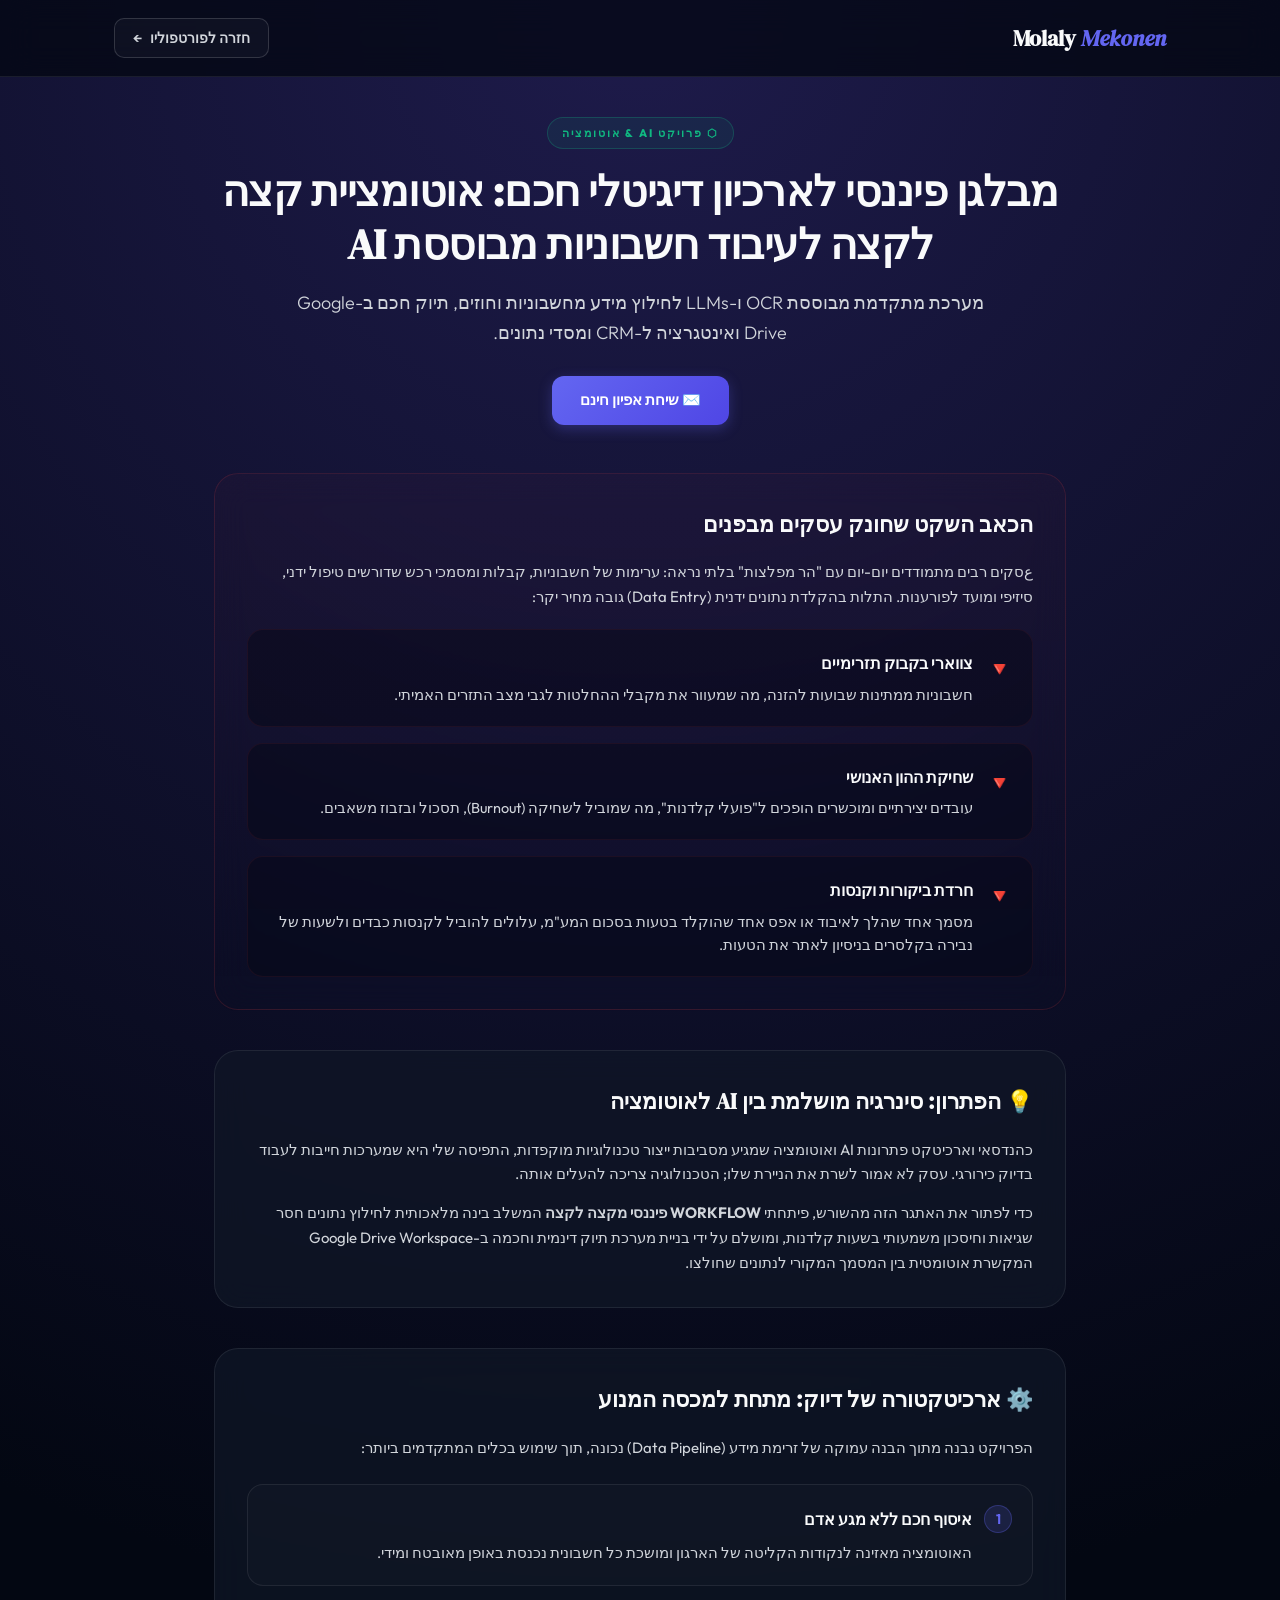
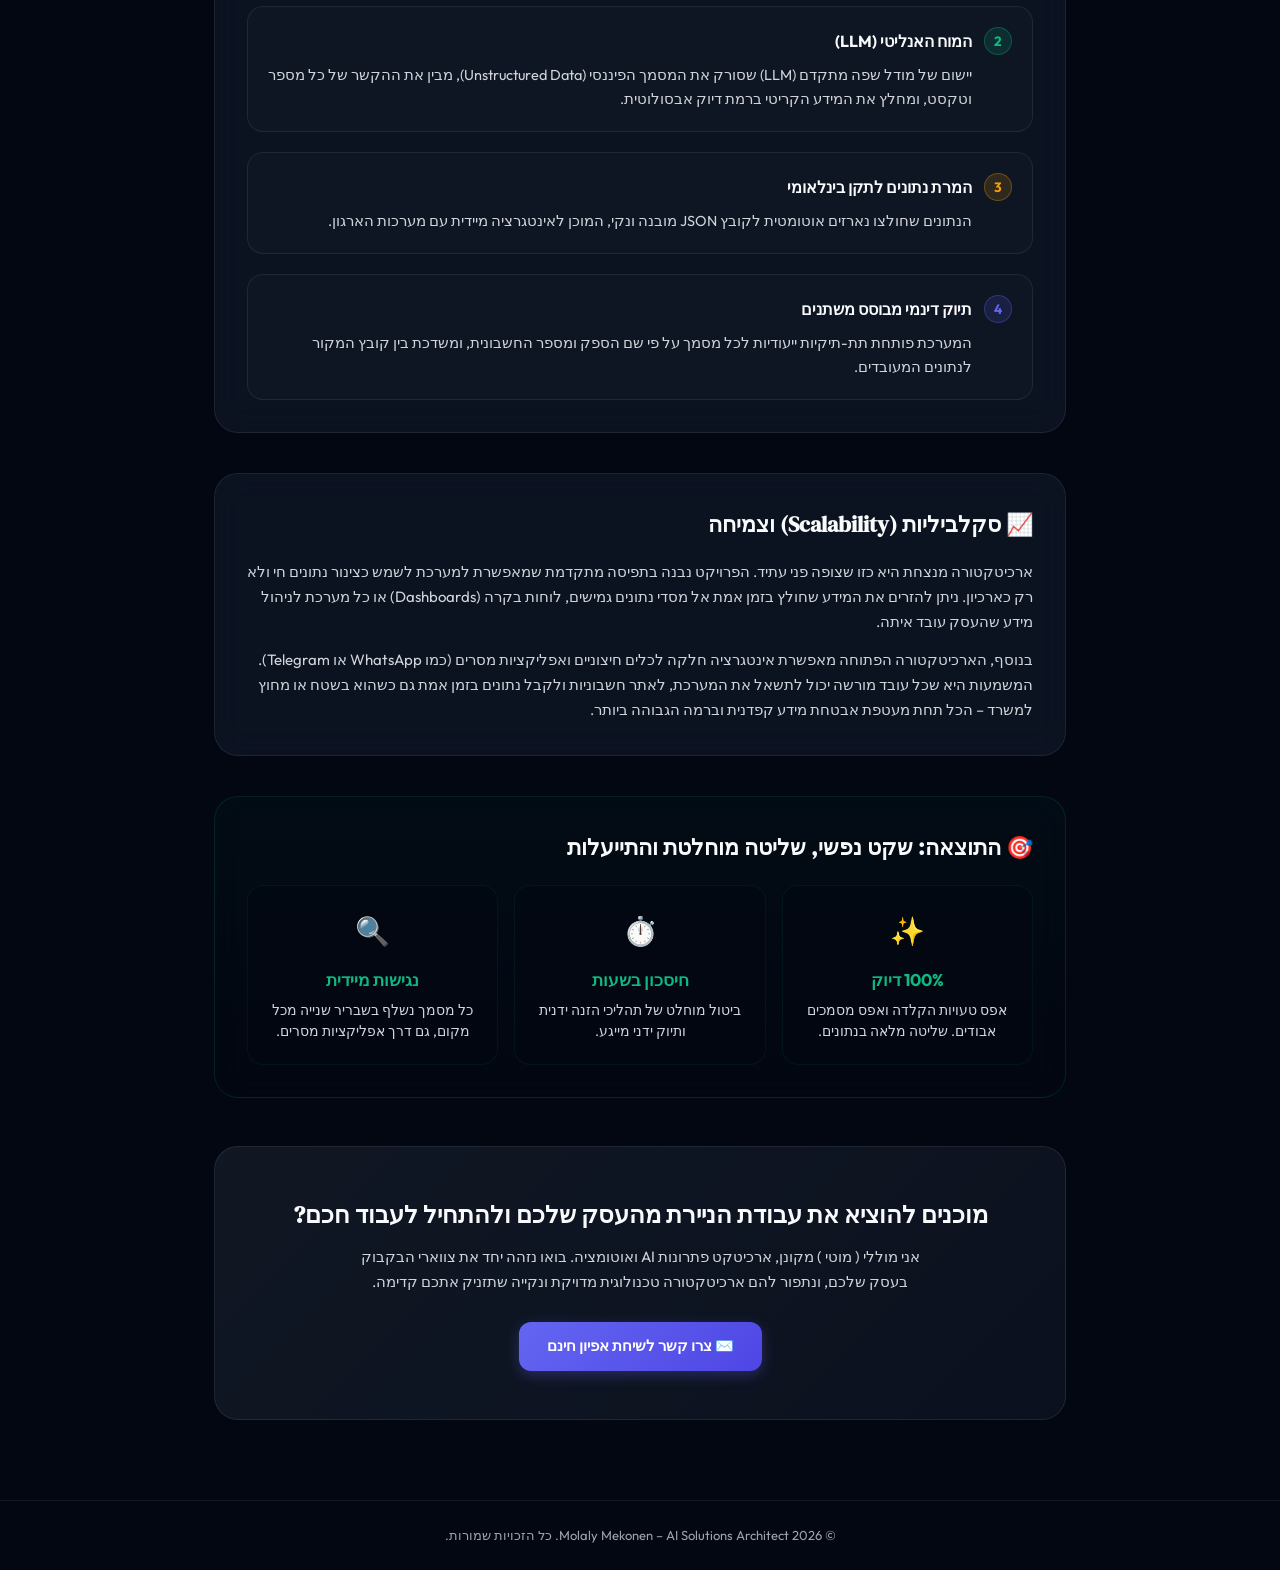
==== idp-workflow.html @ 05c412b0 "Update IDP project with marketing landing page and remove Demo terminology" ====
<!DOCTYPE html>
<html lang="he" dir="rtl">
<head>
<meta charset="UTF-8">
<meta name="viewport" content="width=device-width, initial-scale=1.0">
<title>Intelligent Document Processing (IDP) – מבלגן פיננסי לארכיון דיגיטלי חכם</title>
<link href="https://fonts.googleapis.com/css2?family=Space+Grotesk:wght@300;400;500;600;700;800&family=DM+Serif+Display:ital@0;1&family=Outfit:wght@300;400;500;600;700;800&display=swap" rel="stylesheet">
<style>
:root {
  --bg: #030712;
  --sur: rgba(17, 24, 39, 0.7);
  --sur2: rgba(31, 41, 55, 0.65);
  --sur3: rgba(55, 65, 81, 0.5);
  --bor: rgba(255, 255, 255, 0.08);
  --bor2: rgba(255, 255, 255, 0.15);
  --ac: #6366f1; /* Indigo */
  --ac2: #10b981; /* Emerald */
  --ac3: #f59e0b; /* Amber */
  --tx: #f9fafb;
  --tx2: #d1d5db;
  --tx3: #9ca3af;
}

* {
  box-sizing: border-box;
  margin: 0;
  padding: 0;
}

html {
  scroll-behavior: smooth;
}

body {
  font-family: 'Outfit', 'Space Grotesk', sans-serif;
  background: radial-gradient(circle at 50% 0%, #1e1b4b 0%, #030712 50%);
  color: var(--tx);
  min-height: 100vh;
  direction: rtl;
  line-height: 1.65;
  overflow-x: hidden;
}

header {
  position: sticky;
  top: 0;
  background: rgba(3, 7, 18, 0.75);
  backdrop-filter: blur(16px);
  -webkit-backdrop-filter: blur(16px);
  border-bottom: 1px solid var(--bor);
  z-index: 100;
}

.nav-container {
  max-width: 1100px;
  margin: 0 auto;
  padding: 18px 24px;
  display: flex;
  justify-content: space-between;
  align-items: center;
}

.logo {
  font-family: 'DM Serif Display', serif;
  font-size: 22px;
  font-weight: 700;
  text-decoration: none;
  color: var(--tx);
}

.logo span {
  color: var(--ac);
  font-style: italic;
}

.btn-back {
  display: inline-flex;
  align-items: center;
  gap: 8px;
  background: rgba(255, 255, 255, 0.03);
  color: var(--tx2);
  border: 1px solid var(--bor2);
  padding: 8px 18px;
  border-radius: 10px;
  text-decoration: none;
  font-size: 13.5px;
  font-weight: 600;
  transition: all 0.25s ease;
}

.btn-back:hover {
  background: rgba(99, 102, 241, 0.08);
  border-color: var(--ac);
  color: var(--tx);
  transform: translateY(-1px);
}

main {
  max-width: 900px;
  margin: 0 auto;
  padding: 40px 24px 80px;
}

.hero {
  text-align: center;
  margin-bottom: 48px;
  animation: fadeIn 0.8s ease;
}

@keyframes fadeIn {
  from { opacity: 0; transform: translateY(12px); }
  to { opacity: 1; transform: translateY(0); }
}

.badge {
  display: inline-flex;
  align-items: center;
  gap: 6px;
  font-size: 11px;
  font-weight: 800;
  letter-spacing: 2px;
  text-transform: uppercase;
  color: var(--ac2);
  background: rgba(16, 185, 129, 0.08);
  padding: 6px 14px;
  border-radius: 20px;
  border: 1px solid rgba(16, 185, 129, 0.25);
  margin-bottom: 16px;
}

h1 {
  font-family: 'DM Serif Display', serif;
  font-size: clamp(28px, 4.5vw, 42px);
  line-height: 1.25;
  margin-bottom: 18px;
  color: var(--tx);
  letter-spacing: -0.5px;
}

.hero-sub {
  font-size: 18px;
  color: var(--tx2);
  max-width: 720px;
  margin: 0 auto 28px;
  font-weight: 300;
}

.cta-group {
  display: flex;
  justify-content: center;
  gap: 14px;
}

.btn-primary {
  display: inline-flex;
  align-items: center;
  gap: 8px;
  background: linear-gradient(135deg, var(--ac) 0%, #4f46e5 100%);
  color: #fff;
  border: none;
  padding: 12px 28px;
  border-radius: 12px;
  font-size: 15px;
  font-weight: 700;
  cursor: pointer;
  text-decoration: none;
  transition: all 0.3s cubic-bezier(0.16, 1, 0.3, 1);
  box-shadow: 0 4px 14px rgba(99, 102, 241, 0.3);
}

.btn-primary:hover {
  transform: translateY(-2px);
  box-shadow: 0 6px 20px rgba(99, 102, 241, 0.45);
}

/* Sections styling */
section {
  margin-bottom: 40px;
  background: var(--sur);
  backdrop-filter: blur(16px);
  -webkit-backdrop-filter: blur(16px);
  border: 1px solid var(--bor);
  border-radius: 24px;
  padding: 32px;
}

h2 {
  font-family: 'DM Serif Display', serif;
  font-size: 22px;
  margin-bottom: 18px;
  display: flex;
  align-items: center;
  gap: 10px;
  color: var(--tx);
}

/* Pain section */
.pain-section {
  border-color: rgba(239, 68, 68, 0.15);
  background: linear-gradient(180deg, rgba(239, 68, 68, 0.03) 0%, rgba(3, 7, 18, 0) 100%);
}

.pain-grid {
  display: grid;
  gap: 16px;
  margin-top: 20px;
}

.pain-card {
  background: rgba(3, 7, 18, 0.4);
  border: 1px solid rgba(239, 68, 68, 0.08);
  border-radius: 16px;
  padding: 20px;
  display: flex;
  gap: 14px;
}

.pain-icon {
  font-size: 20px;
  color: #ef4444;
  flex-shrink: 0;
  margin-top: 2px;
}

.pain-content h3 {
  font-size: 16px;
  color: var(--tx);
  margin-bottom: 6px;
  font-weight: 700;
}

.pain-content p {
  font-size: 14.5px;
  color: var(--tx2);
  line-height: 1.6;
}

/* Architecture Timeline */
.architecture-timeline {
  display: grid;
  gap: 20px;
  margin-top: 24px;
}

.step-card {
  background: rgba(255, 255, 255, 0.015);
  border: 1px solid var(--bor);
  border-radius: 16px;
  padding: 20px;
  position: relative;
  transition: all 0.3s ease;
}

.step-card:hover {
  border-color: var(--bor2);
  background: rgba(255, 255, 255, 0.03);
}

.step-header {
  display: flex;
  align-items: center;
  gap: 12px;
  margin-bottom: 8px;
}

.step-num {
  width: 28px;
  height: 28px;
  border-radius: 50%;
  background: rgba(99, 102, 241, 0.15);
  border: 1px solid rgba(99, 102, 241, 0.3);
  color: var(--ac);
  font-weight: 700;
  font-size: 13.5px;
  display: flex;
  align-items: center;
  justify-content: center;
}

.step-card:nth-child(2) .step-num {
  background: rgba(16, 185, 129, 0.15);
  border-color: rgba(16, 185, 129, 0.3);
  color: var(--ac2);
}

.step-card:nth-child(3) .step-num {
  background: rgba(245, 158, 11, 0.15);
  border-color: rgba(245, 158, 11, 0.3);
  color: var(--ac3);
}

.step-card:nth-child(4) .step-num {
  background: rgba(99, 102, 241, 0.15);
  border-color: rgba(99, 102, 241, 0.3);
  color: var(--ac);
}

.step-title {
  font-size: 16px;
  font-weight: 700;
  color: var(--tx);
}

.step-desc {
  font-size: 14.5px;
  color: var(--tx2);
  padding-right: 40px;
}

/* Results section */
.results-section {
  border-color: rgba(16, 185, 129, 0.15);
  background: linear-gradient(180deg, rgba(16, 185, 129, 0.03) 0%, rgba(3, 7, 18, 0) 100%);
}

.results-grid {
  display: grid;
  grid-template-columns: repeat(auto-fit, minmax(240px, 1fr));
  gap: 16px;
  margin-top: 20px;
}

.result-card {
  background: rgba(3, 7, 18, 0.4);
  border: 1px solid rgba(16, 185, 129, 0.08);
  border-radius: 16px;
  padding: 22px;
  text-align: center;
  transition: all 0.3s ease;
}

.result-card:hover {
  transform: translateY(-2px);
  border-color: rgba(16, 185, 129, 0.25);
}

.result-icon {
  font-size: 28px;
  margin-bottom: 12px;
}

.result-title {
  font-size: 17px;
  font-weight: 700;
  color: var(--ac2);
  margin-bottom: 6px;
}

.result-desc {
  font-size: 14px;
  color: var(--tx2);
  line-height: 1.5;
}

/* Footer Section */
.footer-cta {
  text-align: center;
  padding: 48px 32px;
  background: linear-gradient(135deg, rgba(31, 41, 55, 0.5) 0%, rgba(17, 24, 39, 0.6) 100%);
  border: 1px solid var(--bor);
  border-radius: 24px;
  margin-top: 48px;
}

.footer-cta h2 {
  font-size: 24px;
  justify-content: center;
  margin-bottom: 10px;
}

.footer-cta p {
  font-size: 15px;
  color: var(--tx2);
  max-width: 600px;
  margin: 0 auto 28px;
}

footer {
  text-align: center;
  padding: 24px;
  font-size: 13px;
  color: var(--tx3);
  border-top: 1px solid var(--bor);
}

@media (max-width: 768px) {
  section {
    padding: 24px;
  }
  .results-grid {
    grid-template-columns: 1fr;
  }
}
</style>
</head>
<body>

<header>
  <div class="nav-container">
    <a href="./index.html" class="logo">Molaly <span>Mekonen</span></a>
    <a href="./index.html" class="btn-back">
      <span>חזרה לפורטפוליו</span>
      <span>←</span>
    </a>
  </div>
</header>

<main>
  <div class="hero">
    <div class="badge">⬡ פרויקט AI &amp; אוטומציה</div>
    <h1>מבלגן פיננסי לארכיון דיגיטלי חכם: אוטומציית קצה לקצה לעיבוד חשבוניות מבוססת AI</h1>
    <p class="hero-sub">מערכת מתקדמת מבוססת OCR ו-LLMs לחילוץ מידע מחשבוניות וחוזים, תיוק חכם ב-Google Drive ואינטגרציה ל-CRM ומסדי נתונים.</p>
    <div class="cta-group">
      <a href="https://wa.me/972528742884?text=%D7%A9%D7%9C%D7%95%D7%9D%20%D7%9E%D7%95%D7%9C%D7%9C%D7%99%2C%20%D7%90%D7%A9%D7%9E%D7%97%20%D7%9C%D7%A9%D7%9E%D7%95%D7%A2%20%D7%A2%D7%95%D7%93%20%D7%A4%D7%A8%D7%95%D7%99%D7%A7%D7%98%20%D7%94-IDP" target="_blank" rel="noopener" class="btn-primary">✉️ שיחת אפיון חינם</a>
    </div>
  </div>

  <!-- THE PAIN -->
  <section class="pain-section">
    <h2>הכאב השקט שחונק עסקים מבפנים</h2>
    <p style="color: var(--tx2); font-size: 15px; margin-bottom: 8px;">عסקים רבים מתמודדים יום-יום עם "הר מפלצות" בלתי נראה: ערימות של חשבוניות, קבלות ומסמכי רכש שדורשים טיפול ידני, סיזיפי ומועד לפורענות. התלות בהקלדת נתונים ידנית (Data Entry) גובה מחיר יקר:</p>
    
    <div class="pain-grid">
      <div class="pain-card">
        <div class="pain-icon">🔻</div>
        <div class="pain-content">
          <h3>צווארי בקבוק תזרימיים</h3>
          <p>חשבוניות ממתינות שבועות להזנה, מה שמעוור את מקבלי ההחלטות לגבי מצב התזרים האמיתי.</p>
        </div>
      </div>
      
      <div class="pain-card">
        <div class="pain-icon">🔻</div>
        <div class="pain-content">
          <h3>שחיקת ההון האנושי</h3>
          <p>עובדים יצירתיים ומוכשרים הופכים ל"פועלי קלדנות", מה שמוביל לשחיקה (Burnout), תסכול ובזבוז משאבים.</p>
        </div>
      </div>
      
      <div class="pain-card">
        <div class="pain-icon">🔻</div>
        <div class="pain-content">
          <h3>חרדת ביקורות וקנסות</h3>
          <p>מסמך אחד שהלך לאיבוד או אפס אחד שהוקלד בטעות בסכום המע"מ, עלולים להוביל לקנסות כבדים ולשעות של נבירה בקלסרים בניסיון לאתר את הטעות.</p>
        </div>
      </div>
    </div>
  </section>

  <!-- THE SOLUTION -->
  <section>
    <h2>💡 הפתרון: סינרגיה מושלמת בין AI לאוטומציה</h2>
    <p style="margin-bottom: 14px; font-size: 15px; color: var(--tx2);">
      כהנדסאי וארכיטקט פתרונות AI ואוטומציה שמגיע מסביבות ייצור טכנולוגיות מוקפדות, התפיסה שלי היא שמערכות חייבות לעבוד בדיוק כירורגי. עסק לא אמור לשרת את הניירת שלו; הטכנולוגיה צריכה להעלים אותה.
    </p>
    <p style="font-size: 15px; color: var(--tx2);">
      כדי לפתור את האתגר הזה מהשורש, פיתחתי <strong>WORKFLOW פיננסי מקצה לקצה</strong> המשלב בינה מלאכותית לחילוץ נתונים חסר שגיאות וחיסכון משמעותי בשעות קלדנות, ומושלם על ידי בניית מערכת תיוק דינמית וחכמה ב-Google Drive Workspace המקשרת אוטומטית בין המסמך המקורי לנתונים שחולצו.
    </p>
  </section>

  <!-- THE ARCHITECTURE -->
  <section>
    <h2>⚙️ ארכיטקטורה של דיוק: מתחת למכסה המנוע</h2>
    <p style="font-size: 15px; color: var(--tx2); margin-bottom: 8px;">הפרויקט נבנה מתוך הבנה עמוקה של זרימת מידע (Data Pipeline) נכונה, תוך שימוש בכלים המתקדמים ביותר:</p>
    
    <div class="architecture-timeline">
      <div class="step-card">
        <div class="step-header">
          <div class="step-num">1</div>
          <div class="step-title">איסוף חכם ללא מגע אדם</div>
        </div>
        <div class="step-desc">האוטומציה מאזינה לנקודות הקליטה של הארגון ומושכת כל חשבונית נכנסת באופן מאובטח ומידי.</div>
      </div>
      
      <div class="step-card">
        <div class="step-header">
          <div class="step-num">2</div>
          <div class="step-title">המוח האנליטי (LLM)</div>
        </div>
        <div class="step-desc">יישום של מודל שפה מתקדם (LLM) שסורק את המסמך הפיננסי (Unstructured Data), מבין את ההקשר של כל מספר וטקסט, ומחלץ את המידע הקריטי ברמת דיוק אבסולוטית.</div>
      </div>
      
      <div class="step-card">
        <div class="step-header">
          <div class="step-num">3</div>
          <div class="step-title">המרת נתונים לתקן בינלאומי</div>
        </div>
        <div class="step-desc">הנתונים שחולצו נארזים אוטומטית לקובץ JSON מובנה ונקי, המוכן לאינטגרציה מיידית עם מערכות הארגון.</div>
      </div>
      
      <div class="step-card">
        <div class="step-header">
          <div class="step-num">4</div>
          <div class="step-title">תיוק דינמי מבוסס משתנים</div>
        </div>
        <div class="step-desc">המערכת פותחת תת-תיקיות ייעודיות לכל מסמך על פי שם הספק ומספר החשבונית, ומשדכת בין קובץ המקור לנתונים המעובדים.</div>
      </div>
    </div>
  </section>

  <!-- SCALABILITY -->
  <section>
    <h2>📈 סקלביליות (Scalability) וצמיחה</h2>
    <p style="margin-bottom: 14px; font-size: 15px; color: var(--tx2);">
      ארכיטקטורה מנצחת היא כזו שצופה פני עתיד. הפרויקט נבנה בתפיסה מתקדמת שמאפשרת למערכת לשמש כצינור נתונים חי ולא רק כארכיון. ניתן להזרים את המידע שחולץ בזמן אמת אל מסדי נתונים גמישים, לוחות בקרה (Dashboards) או כל מערכת לניהול מידע שהעסק עובד איתה.
    </p>
    <p style="font-size: 15px; color: var(--tx2);">
      בנוסף, הארכיטקטורה הפתוחה מאפשרת אינטגרציה חלקה לכלים חיצוניים ואפליקציות מסרים (כמו WhatsApp או Telegram). המשמעות היא שכל עובד מורשה יכול לתשאל את המערכת, לאתר חשבוניות ולקבל נתונים בזמן אמת גם כשהוא בשטח או מחוץ למשרד – הכל תחת מעטפת אבטחת מידע קפדנית וברמה הגבוהה ביותר.
    </p>
  </section>

  <!-- RESULTS -->
  <section class="results-section">
    <h2>🎯 התוצאה: שקט נפשי, שליטה מוחלטת והתייעלות</h2>
    
    <div class="results-grid">
      <div class="result-card">
        <div class="result-icon">✨</div>
        <div class="result-title">100% דיוק</div>
        <div class="result-desc">אפס טעויות הקלדה ואפס מסמכים אבודים. שליטה מלאה בנתונים.</div>
      </div>
      
      <div class="result-card">
        <div class="result-icon">⏱️</div>
        <div class="result-title">חיסכון בשעות</div>
        <div class="result-desc">ביטול מוחלט של תהליכי הזנה ידנית ותיוק ידני מייגע.</div>
      </div>
      
      <div class="result-card">
        <div class="result-icon">🔍</div>
        <div class="result-title">נגישות מיידית</div>
        <div class="result-desc">כל מסמך נשלף בשבריר שנייה מכל מקום, גם דרך אפליקציות מסרים.</div>
      </div>
    </div>
  </section>

  <!-- FOOTER CTA -->
  <div class="footer-cta">
    <h2>מוכנים להוציא את עבודת הניירת מהעסק שלכם ולהתחיל לעבוד חכם?</h2>
    <p>אני מוללי ( מוטי ) מקונן, ארכיטקט פתרונות AI ואוטומציה. בואו נזהה יחד את צווארי הבקבוק בעסק שלכם, ונתפור להם ארכיטקטורה טכנולוגית מדויקת ונקייה שתזניק אתכם קדימה.</p>
    <a href="https://wa.me/972528742884?text=%D7%A9%D7%9C%D7%95%D7%9D%20%D7%9E%D7%95%D7%9C%D7%9C%D7%99%2C%20%D7%90%D7%A9%D7%9E%D7%97%20%D7%9C%D7%A9%D7%9E%D7%95%D7%A2%20%D7%A2%D7%95%D7%93%20%D7%A4%D7%A8%D7%95%D7%99%D7%A7%D7%98%20%D7%94-IDP" target="_blank" rel="noopener" class="btn-primary">✉️ צרו קשר לשיחת אפיון חינם</a>
  </div>
</main>

<footer>
  <p>© 2026 Molaly Mekonen – AI Solutions Architect. כל הזכויות שמורות.</p>
</footer>

</body>
</html>
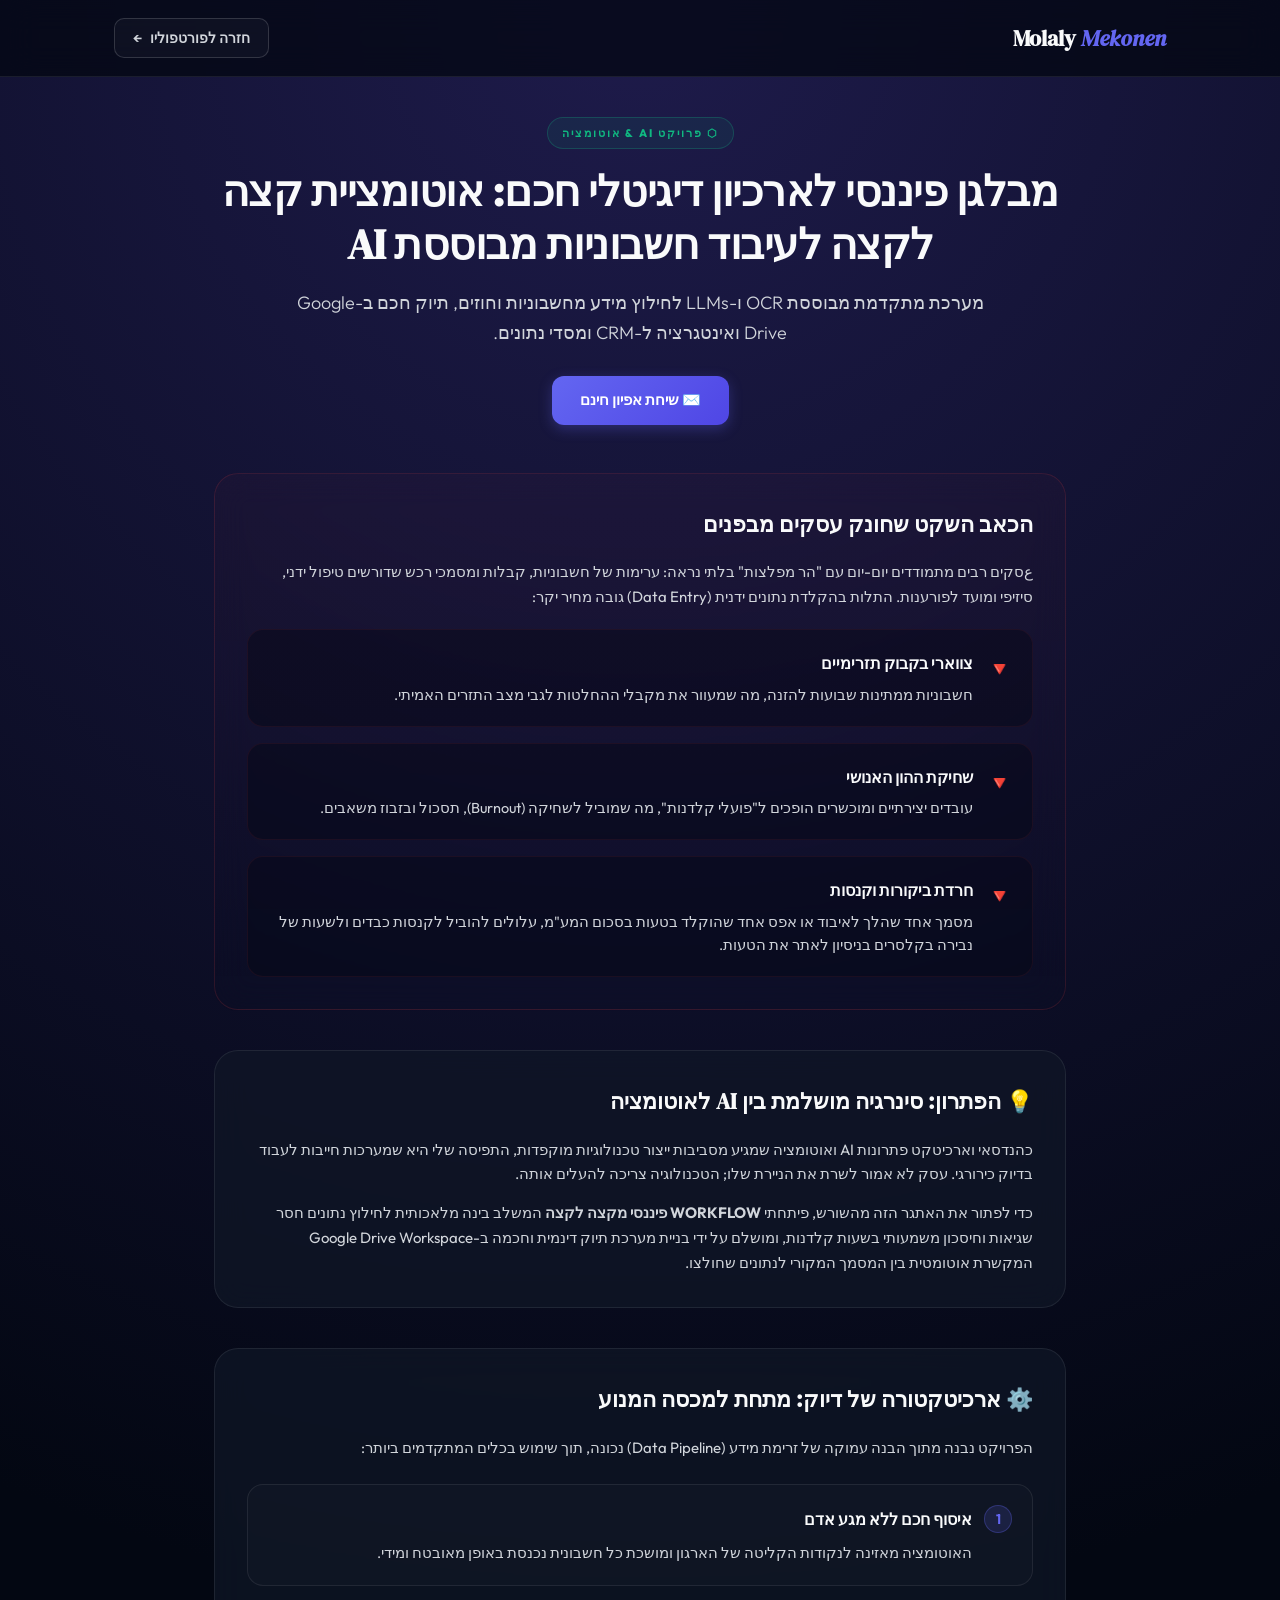
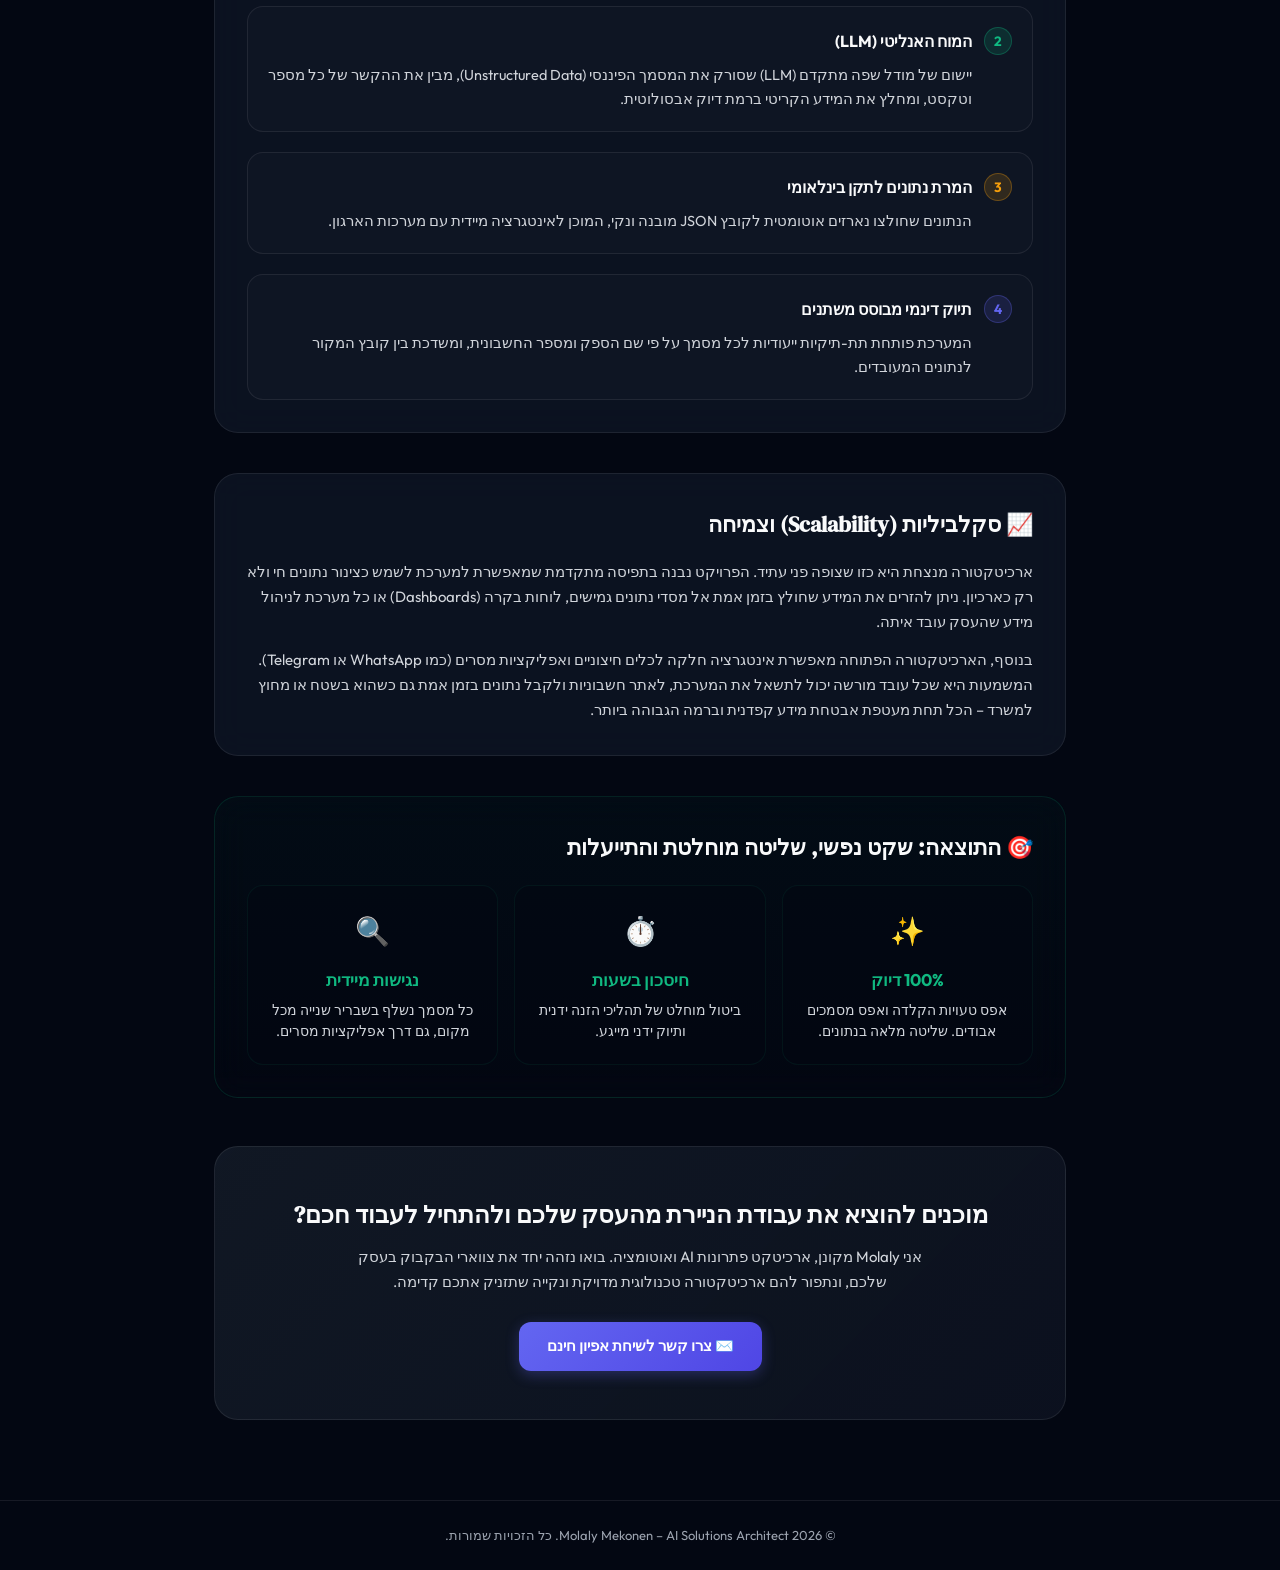
==== commit 184201ad: "feat: light lavender theme + remove מוטי name everywhere - Full CSS overhaul: off-white/white bg, vi" ====
--- a/idp-workflow.html
+++ b/idp-workflow.html
@@ -537,7 +537,7 @@
   <!-- FOOTER CTA -->
   <div class="footer-cta">
     <h2>מוכנים להוציא את עבודת הניירת מהעסק שלכם ולהתחיל לעבוד חכם?</h2>
-    <p>אני מוללי ( מוטי ) מקונן, ארכיטקט פתרונות AI ואוטומציה. בואו נזהה יחד את צווארי הבקבוק בעסק שלכם, ונתפור להם ארכיטקטורה טכנולוגית מדויקת ונקייה שתזניק אתכם קדימה.</p>
+    <p>אני Molaly מקונן, ארכיטקט פתרונות AI ואוטומציה. בואו נזהה יחד את צווארי הבקבוק בעסק שלכם, ונתפור להם ארכיטקטורה טכנולוגית מדויקת ונקייה שתזניק אתכם קדימה.</p>
     <a href="https://wa.me/972528742884?text=%D7%A9%D7%9C%D7%95%D7%9D%20%D7%9E%D7%95%D7%9C%D7%9C%D7%99%2C%20%D7%90%D7%A9%D7%9E%D7%97%20%D7%9C%D7%A9%D7%9E%D7%95%D7%A2%20%D7%A2%D7%95%D7%93%20%D7%A4%D7%A8%D7%95%D7%99%D7%A7%D7%98%20%D7%94-IDP" target="_blank" rel="noopener" class="btn-primary">✉️ צרו קשר לשיחת אפיון חינם</a>
   </div>
 </main>
